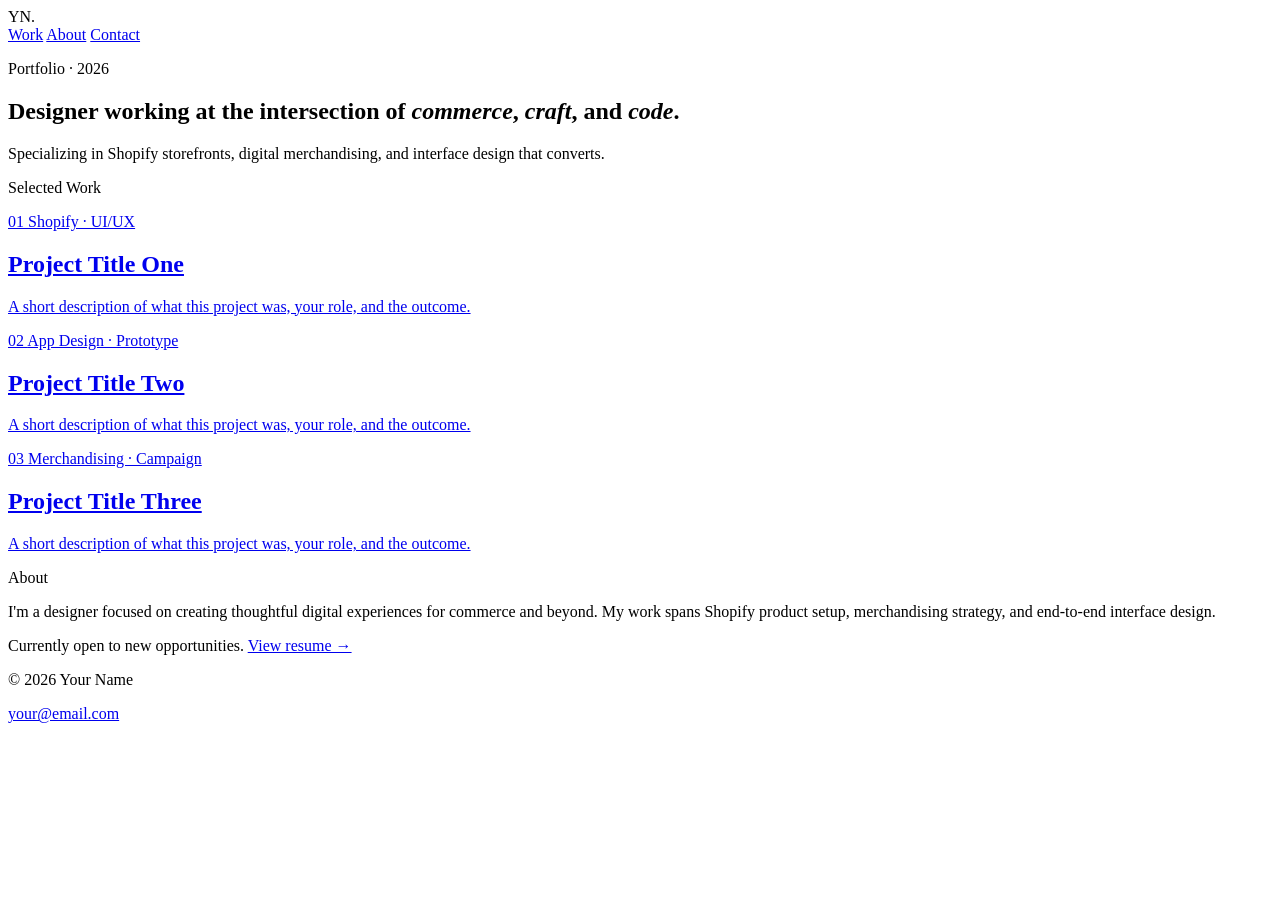
==== index.html @ 30babaf8 "Add files via upload" ====
<!DOCTYPE html>
<html lang="en">
<head>
  <meta charset="UTF-8">
  <meta name="viewport" content="width=device-width, initial-scale=1.0">
  <title>Your Name — Portfolio</title>
  <link rel="preconnect" href="https://fonts.googleapis.com">
  <link rel="preconnect" href="https://fonts.gstatic.com" crossorigin>
  <link href="https://fonts.googleapis.com/css2?family=Fraunces:opsz,wght@9..144,300;9..144,400;9..144,500;9..144,600&family=DM+Sans:wght@400;500&display=swap" rel="stylesheet">
  <link rel="stylesheet" href="style.css">
</head>
<body>

  <header class="site-header">
    <div class="logo">YN.</div>
    <nav>
      <a href="#work">Work</a>
      <a href="#about">About</a>
      <a href="mailto:your@email.com">Contact</a>
    </nav>
  </header>

  <section class="hero">
    <p class="eyebrow">Portfolio · 2026</p>
    <h1>
      Designer working at the intersection of <em>commerce</em>, <em>craft</em>, and <em>code</em>.
    </h1>
    <p class="hero-sub">
      Specializing in Shopify storefronts, digital merchandising, and interface design that converts.
    </p>
  </section>

  <section id="work" class="work">
    <p class="section-label">Selected Work</p>

    <a href="projects/project-one/" class="project">
      <div class="project-meta">
        <span class="project-num">01</span>
        <span class="project-tag">Shopify · UI/UX</span>
      </div>
      <h2>Project Title One</h2>
      <p>A short description of what this project was, your role, and the outcome.</p>
    </a>

    <a href="projects/project-two/" class="project">
      <div class="project-meta">
        <span class="project-num">02</span>
        <span class="project-tag">App Design · Prototype</span>
      </div>
      <h2>Project Title Two</h2>
      <p>A short description of what this project was, your role, and the outcome.</p>
    </a>

    <a href="projects/project-three/" class="project">
      <div class="project-meta">
        <span class="project-num">03</span>
        <span class="project-tag">Merchandising · Campaign</span>
      </div>
      <h2>Project Title Three</h2>
      <p>A short description of what this project was, your role, and the outcome.</p>
    </a>
  </section>

  <section id="about" class="about">
    <p class="section-label">About</p>
    <p class="about-text">
      I'm a designer focused on creating thoughtful digital experiences for commerce and beyond. My work spans Shopify product setup, merchandising strategy, and end-to-end interface design.
    </p>
    <p class="about-text">
      Currently open to new opportunities. <a href="assets/pdfs/resume.pdf" target="_blank">View resume →</a>
    </p>
  </section>

  <footer>
    <p>© 2026 Your Name</p>
    <p><a href="mailto:your@email.com">your@email.com</a></p>
  </footer>

</body>
</html>
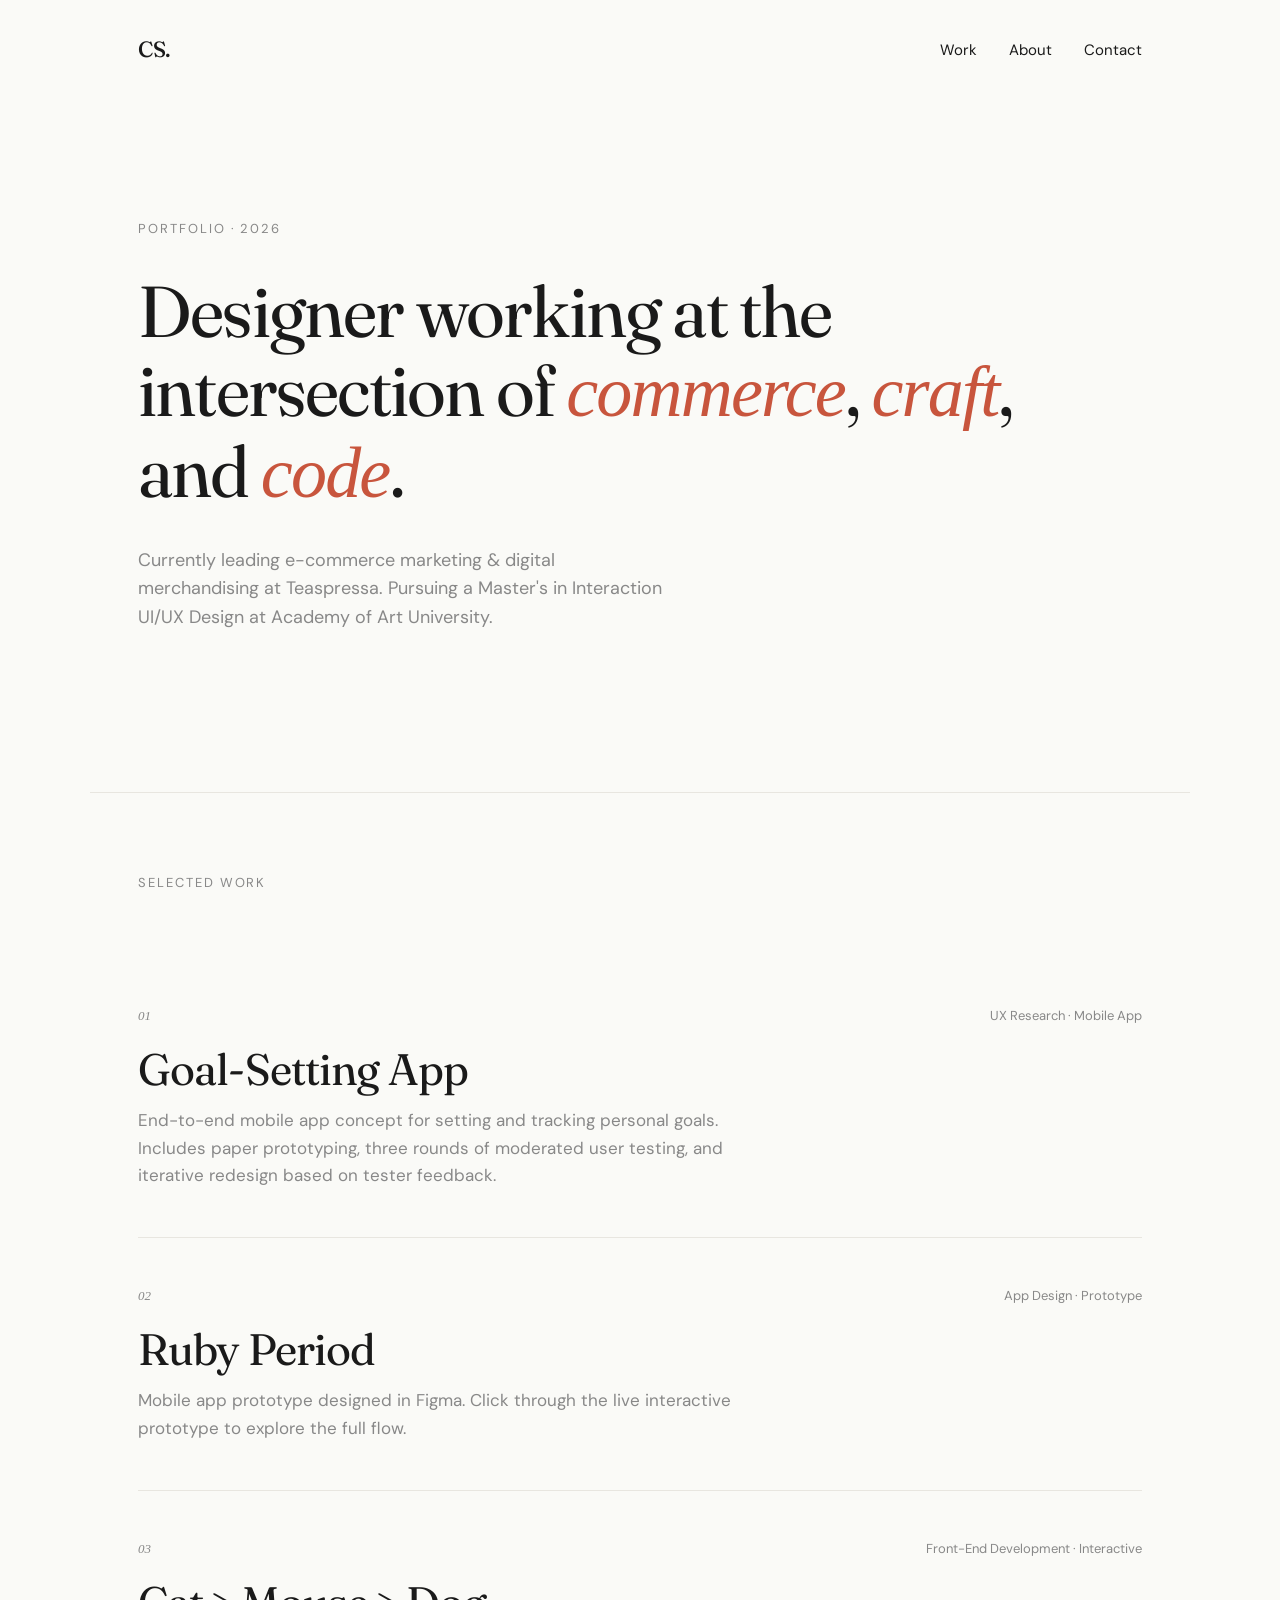
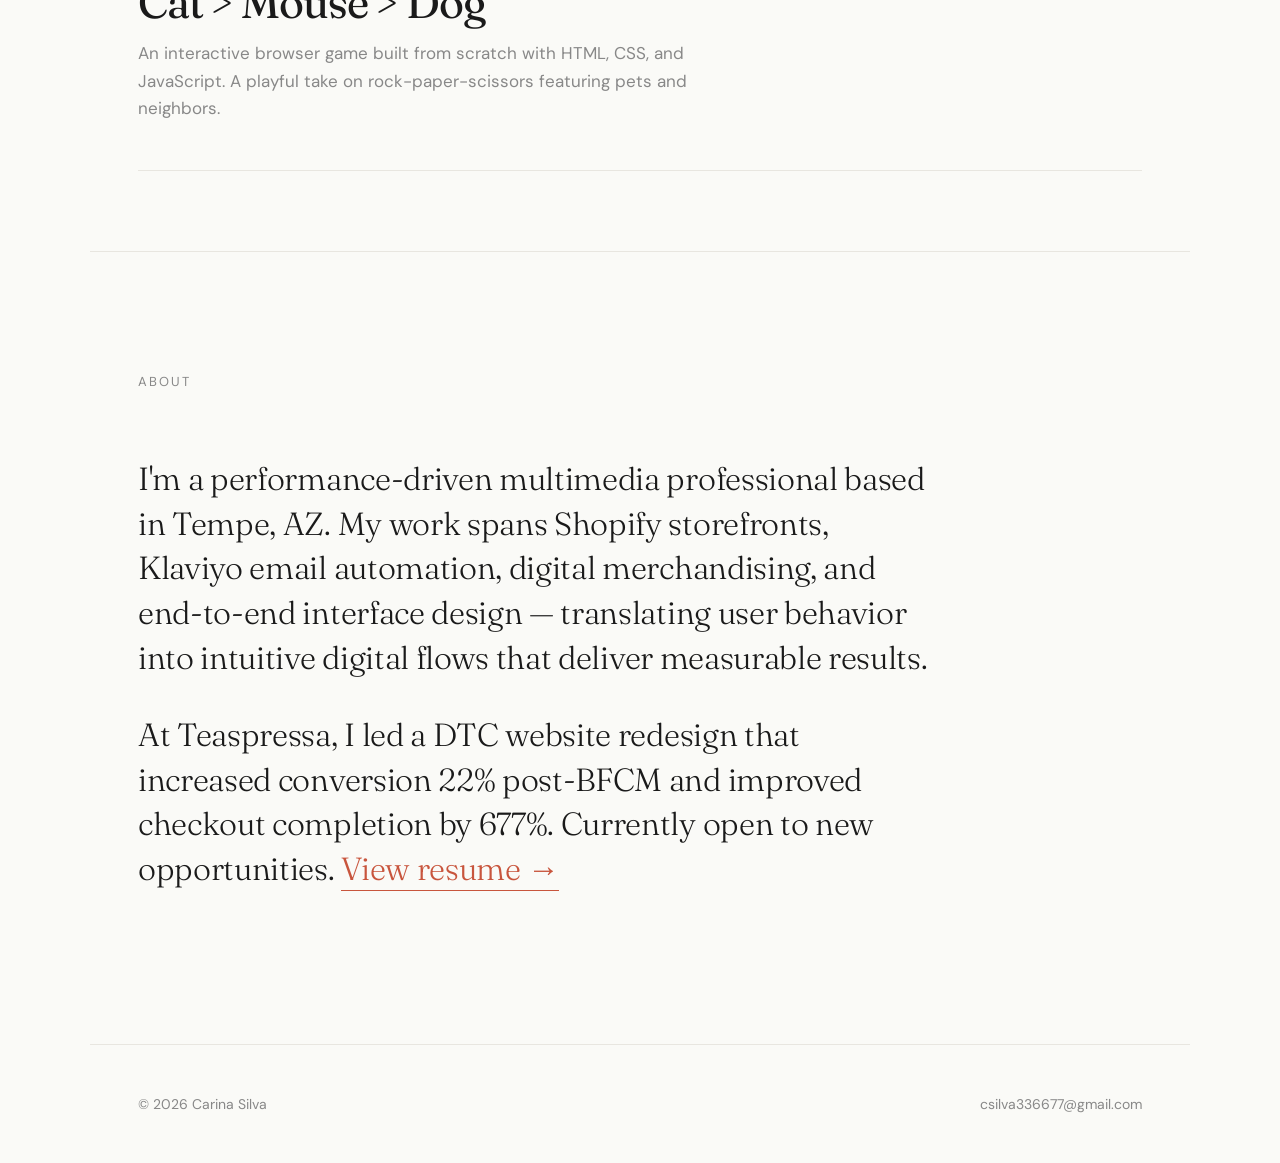
==== commit ec8fec99: "Add files via upload" ====
--- a/index.html
+++ b/index.html
@@ -3,7 +3,7 @@
 <head>
   <meta charset="UTF-8">
   <meta name="viewport" content="width=device-width, initial-scale=1.0">
-  <title>Your Name — Portfolio</title>
+  <title>Carina Silva — Designer & Digital Merchandiser</title>
   <link rel="preconnect" href="https://fonts.googleapis.com">
   <link rel="preconnect" href="https://fonts.gstatic.com" crossorigin>
   <link href="https://fonts.googleapis.com/css2?family=Fraunces:opsz,wght@9..144,300;9..144,400;9..144,500;9..144,600&family=DM+Sans:wght@400;500&display=swap" rel="stylesheet">
@@ -12,11 +12,11 @@
 <body>
 
   <header class="site-header">
-    <div class="logo">YN.</div>
+    <div class="logo">CS.</div>
     <nav>
       <a href="#work">Work</a>
       <a href="#about">About</a>
-      <a href="mailto:your@email.com">Contact</a>
+      <a href="mailto:csilva336677@gmail.com">Contact</a>
     </nav>
   </header>
 
@@ -26,54 +26,54 @@
       Designer working at the intersection of <em>commerce</em>, <em>craft</em>, and <em>code</em>.
     </h1>
     <p class="hero-sub">
-      Specializing in Shopify storefronts, digital merchandising, and interface design that converts.
+      Currently leading e-commerce marketing & digital merchandising at Teaspressa. Pursuing a Master's in Interaction UI/UX Design at Academy of Art University.
     </p>
   </section>
 
   <section id="work" class="work">
     <p class="section-label">Selected Work</p>
 
-    <a href="projects/project-one/" class="project">
+    <a href="projects/goal-setting-app/" class="project">
       <div class="project-meta">
         <span class="project-num">01</span>
-        <span class="project-tag">Shopify · UI/UX</span>
+        <span class="project-tag">UX Research · Mobile App</span>
       </div>
-      <h2>Project Title One</h2>
-      <p>A short description of what this project was, your role, and the outcome.</p>
+      <h2>Goal-Setting App</h2>
+      <p>End-to-end mobile app concept for setting and tracking personal goals. Includes paper prototyping, three rounds of moderated user testing, and iterative redesign based on tester feedback.</p>
     </a>
 
-    <a href="projects/project-two/" class="project">
+    <a href="projects/ruby-period/" class="project">
       <div class="project-meta">
         <span class="project-num">02</span>
         <span class="project-tag">App Design · Prototype</span>
       </div>
-      <h2>Project Title Two</h2>
-      <p>A short description of what this project was, your role, and the outcome.</p>
+      <h2>Ruby Period</h2>
+      <p>Mobile app prototype designed in Figma. Click through the live interactive prototype to explore the full flow.</p>
     </a>
 
-    <a href="projects/project-three/" class="project">
+    <a href="projects/cat-mouse-dog/" class="project">
       <div class="project-meta">
         <span class="project-num">03</span>
-        <span class="project-tag">Merchandising · Campaign</span>
+        <span class="project-tag">Front-End Development · Interactive</span>
       </div>
-      <h2>Project Title Three</h2>
-      <p>A short description of what this project was, your role, and the outcome.</p>
+      <h2>Cat &gt; Mouse &gt; Dog</h2>
+      <p>An interactive browser game built from scratch with HTML, CSS, and JavaScript. A playful take on rock-paper-scissors featuring pets and neighbors.</p>
     </a>
   </section>
 
   <section id="about" class="about">
     <p class="section-label">About</p>
     <p class="about-text">
-      I'm a designer focused on creating thoughtful digital experiences for commerce and beyond. My work spans Shopify product setup, merchandising strategy, and end-to-end interface design.
+      I'm a performance-driven multimedia professional based in Tempe, AZ. My work spans Shopify storefronts, Klaviyo email automation, digital merchandising, and end-to-end interface design — translating user behavior into intuitive digital flows that deliver measurable results.
     </p>
     <p class="about-text">
-      Currently open to new opportunities. <a href="assets/pdfs/resume.pdf" target="_blank">View resume →</a>
+      At Teaspressa, I led a DTC website redesign that increased conversion 22% post-BFCM and improved checkout completion by 677%. Currently open to new opportunities. <a href="assets/pdfs/Carina_Silva_Resume.pdf" target="_blank">View resume →</a>
     </p>
   </section>
 
   <footer>
-    <p>© 2026 Your Name</p>
-    <p><a href="mailto:your@email.com">your@email.com</a></p>
+    <p>© 2026 Carina Silva</p>
+    <p><a href="mailto:csilva336677@gmail.com">csilva336677@gmail.com</a></p>
   </footer>
 
 </body>
--- a/style.css
+++ b/style.css
@@ -0,0 +1,299 @@
+/* ---- Reset & Base ---- */
+* {
+  margin: 0;
+  padding: 0;
+  box-sizing: border-box;
+}
+
+:root {
+  --bg: #fafaf7;
+  --ink: #1a1a1a;
+  --muted: #888;
+  --accent: #c8553d;
+  --line: #e8e6e0;
+  --max-width: 1100px;
+}
+
+html {
+  scroll-behavior: smooth;
+}
+
+body {
+  font-family: 'DM Sans', -apple-system, sans-serif;
+  background: var(--bg);
+  color: var(--ink);
+  line-height: 1.6;
+  font-size: 17px;
+  -webkit-font-smoothing: antialiased;
+}
+
+a {
+  color: inherit;
+  text-decoration: none;
+  transition: opacity 0.2s ease;
+}
+
+a:hover {
+  opacity: 0.6;
+}
+
+/* ---- Header ---- */
+.site-header {
+  display: flex;
+  justify-content: space-between;
+  align-items: center;
+  padding: 32px 48px;
+  max-width: var(--max-width);
+  margin: 0 auto;
+}
+
+.logo {
+  font-family: 'Fraunces', serif;
+  font-weight: 500;
+  font-size: 22px;
+  letter-spacing: -0.02em;
+}
+
+.site-header nav {
+  display: flex;
+  gap: 32px;
+  font-size: 15px;
+}
+
+/* ---- Hero ---- */
+.hero {
+  max-width: var(--max-width);
+  margin: 0 auto;
+  padding: 120px 48px 160px;
+}
+
+.eyebrow {
+  font-size: 13px;
+  letter-spacing: 0.15em;
+  text-transform: uppercase;
+  color: var(--muted);
+  margin-bottom: 32px;
+}
+
+.hero h1 {
+  font-family: 'Fraunces', serif;
+  font-weight: 400;
+  font-size: clamp(36px, 6vw, 72px);
+  line-height: 1.1;
+  letter-spacing: -0.025em;
+  max-width: 900px;
+  margin-bottom: 32px;
+}
+
+.hero h1 em {
+  font-style: italic;
+  font-weight: 300;
+  color: var(--accent);
+}
+
+.hero-sub {
+  font-size: 18px;
+  color: var(--muted);
+  max-width: 540px;
+}
+
+/* ---- Section Labels ---- */
+.section-label {
+  font-size: 13px;
+  letter-spacing: 0.15em;
+  text-transform: uppercase;
+  color: var(--muted);
+  margin-bottom: 64px;
+}
+
+/* ---- Work ---- */
+.work {
+  max-width: var(--max-width);
+  margin: 0 auto;
+  padding: 80px 48px;
+  border-top: 1px solid var(--line);
+}
+
+.project {
+  display: block;
+  padding: 48px 0;
+  border-bottom: 1px solid var(--line);
+  transition: padding-left 0.3s ease;
+}
+
+.project:hover {
+  opacity: 1;
+  padding-left: 16px;
+}
+
+.project-meta {
+  display: flex;
+  justify-content: space-between;
+  align-items: center;
+  margin-bottom: 16px;
+  font-size: 13px;
+  color: var(--muted);
+}
+
+.project-num {
+  font-family: 'Fraunces', serif;
+  font-style: italic;
+}
+
+.project h2 {
+  font-family: 'Fraunces', serif;
+  font-weight: 400;
+  font-size: clamp(28px, 4vw, 44px);
+  letter-spacing: -0.02em;
+  margin-bottom: 12px;
+  line-height: 1.2;
+}
+
+.project p {
+  color: var(--muted);
+  max-width: 600px;
+}
+
+/* ---- About ---- */
+.about {
+  max-width: var(--max-width);
+  margin: 0 auto;
+  padding: 120px 48px;
+  border-top: 1px solid var(--line);
+}
+
+.about-text {
+  font-family: 'Fraunces', serif;
+  font-weight: 300;
+  font-size: clamp(22px, 3vw, 32px);
+  line-height: 1.4;
+  letter-spacing: -0.01em;
+  max-width: 800px;
+  margin-bottom: 32px;
+}
+
+.about-text a {
+  color: var(--accent);
+  border-bottom: 1px solid var(--accent);
+  padding-bottom: 2px;
+}
+
+/* ---- Footer ---- */
+footer {
+  max-width: var(--max-width);
+  margin: 0 auto;
+  padding: 48px;
+  border-top: 1px solid var(--line);
+  display: flex;
+  justify-content: space-between;
+  font-size: 14px;
+  color: var(--muted);
+}
+
+/* ---- Mobile ---- */
+@media (max-width: 640px) {
+  .site-header {
+    padding: 24px;
+  }
+  .site-header nav {
+    gap: 20px;
+    font-size: 14px;
+  }
+  .hero, .work, .about {
+    padding-left: 24px;
+    padding-right: 24px;
+  }
+  .hero {
+    padding-top: 80px;
+    padding-bottom: 100px;
+  }
+  footer {
+    padding: 32px 24px;
+    flex-direction: column;
+    gap: 8px;
+  }
+}
+
+/* ---- Project Page Styles ---- */
+.project-page {
+  max-width: 900px;
+  margin: 0 auto;
+  padding: 48px;
+}
+
+.back-link {
+  font-size: 14px;
+  color: var(--muted);
+  margin-bottom: 80px;
+  display: inline-block;
+}
+
+.project-page h1 {
+  font-family: 'Fraunces', serif;
+  font-weight: 400;
+  font-size: clamp(32px, 5vw, 56px);
+  letter-spacing: -0.02em;
+  margin-bottom: 16px;
+  line-height: 1.1;
+}
+
+.project-page .meta {
+  color: var(--muted);
+  margin-bottom: 64px;
+  font-size: 15px;
+}
+
+.project-page h2 {
+  font-family: 'Fraunces', serif;
+  font-weight: 400;
+  font-size: 28px;
+  margin: 64px 0 16px;
+  letter-spacing: -0.01em;
+}
+
+.project-page p {
+  margin-bottom: 16px;
+  max-width: 720px;
+}
+
+.project-page iframe {
+  width: 100%;
+  border: 1px solid var(--line);
+  border-radius: 4px;
+  margin: 24px 0 16px;
+}
+
+.button-row {
+  display: flex;
+  flex-wrap: wrap;
+  gap: 12px;
+  margin: 24px 0;
+}
+
+.pdf-button, .demo-button {
+  display: inline-block;
+  padding: 14px 28px;
+  background: var(--ink);
+  color: var(--bg);
+  border-radius: 999px;
+  font-size: 15px;
+  transition: transform 0.2s ease;
+}
+
+.pdf-button:hover, .demo-button:hover {
+  opacity: 1;
+  transform: translateY(-2px);
+}
+
+.demo-button.accent {
+  background: var(--accent);
+}
+
+@media (max-width: 640px) {
+  .project-page {
+    padding: 24px;
+  }
+  .back-link {
+    margin-bottom: 48px;
+  }
+}
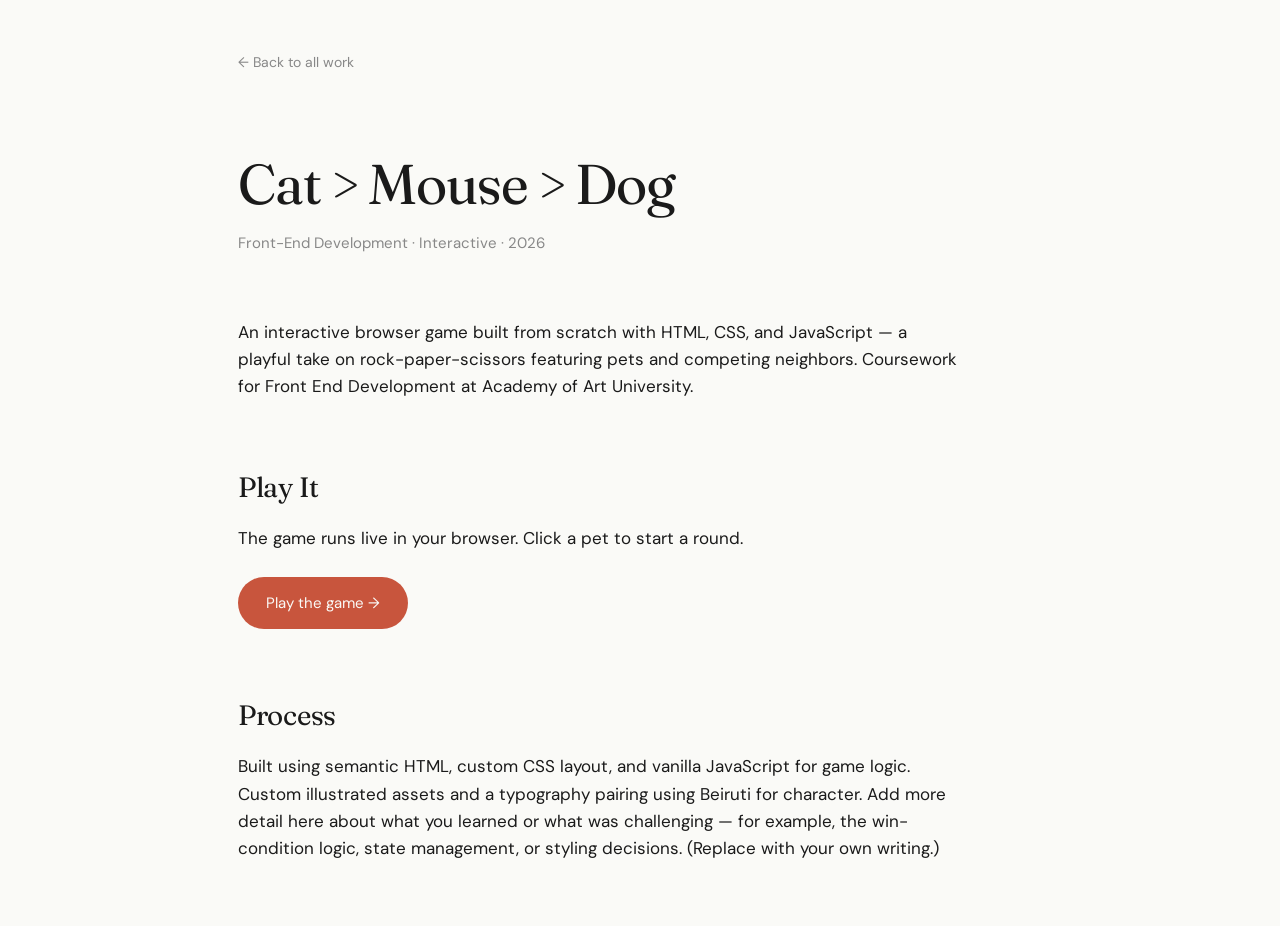
==== commit ee9eb64e: "Add files via upload" ====
--- a/index.html
+++ b/index.html
@@ -3,78 +3,33 @@
 <head>
   <meta charset="UTF-8">
   <meta name="viewport" content="width=device-width, initial-scale=1.0">
-  <title>Carina Silva — Designer & Digital Merchandiser</title>
+  <title>Cat &gt; Mouse &gt; Dog — Carina Silva</title>
   <link rel="preconnect" href="https://fonts.googleapis.com">
   <link rel="preconnect" href="https://fonts.gstatic.com" crossorigin>
-  <link href="https://fonts.googleapis.com/css2?family=Fraunces:opsz,wght@9..144,300;9..144,400;9..144,500;9..144,600&family=DM+Sans:wght@400;500&display=swap" rel="stylesheet">
-  <link rel="stylesheet" href="style.css">
+  <link href="https://fonts.googleapis.com/css2?family=Fraunces:opsz,wght@9..144,300;9..144,400;9..144,500&family=DM+Sans:wght@400;500&display=swap" rel="stylesheet">
+  <link rel="stylesheet" href="../../style.css">
 </head>
 <body>
 
-  <header class="site-header">
-    <div class="logo">CS.</div>
-    <nav>
-      <a href="#work">Work</a>
-      <a href="#about">About</a>
-      <a href="mailto:csilva336677@gmail.com">Contact</a>
-    </nav>
-  </header>
+  <div class="project-page">
+    <a href="../../" class="back-link">← Back to all work</a>
 
-  <section class="hero">
-    <p class="eyebrow">Portfolio · 2026</p>
-    <h1>
-      Designer working at the intersection of <em>commerce</em>, <em>craft</em>, and <em>code</em>.
-    </h1>
-    <p class="hero-sub">
-      Currently leading e-commerce marketing & digital merchandising at Teaspressa. Pursuing a Master's in Interaction UI/UX Design at Academy of Art University.
-    </p>
-  </section>
+    <h1>Cat &gt; Mouse &gt; Dog</h1>
+    <p class="meta">Front-End Development · Interactive · 2026</p>
 
-  <section id="work" class="work">
-    <p class="section-label">Selected Work</p>
+    <p>An interactive browser game built from scratch with HTML, CSS, and JavaScript — a playful take on rock-paper-scissors featuring pets and competing neighbors. Coursework for Front End Development at Academy of Art University.</p>
 
-    <a href="projects/goal-setting-app/" class="project">
-      <div class="project-meta">
-        <span class="project-num">01</span>
-        <span class="project-tag">UX Research · Mobile App</span>
-      </div>
-      <h2>Goal-Setting App</h2>
-      <p>End-to-end mobile app concept for setting and tracking personal goals. Includes paper prototyping, three rounds of moderated user testing, and iterative redesign based on tester feedback.</p>
-    </a>
+    <h2>Play It</h2>
+    <p>The game runs live in your browser. Click a pet to start a round.</p>
 
-    <a href="projects/ruby-period/" class="project">
-      <div class="project-meta">
-        <span class="project-num">02</span>
-        <span class="project-tag">App Design · Prototype</span>
-      </div>
-      <h2>Ruby Period</h2>
-      <p>Mobile app prototype designed in Figma. Click through the live interactive prototype to explore the full flow.</p>
-    </a>
+    <div class="button-row">
+      <a href="play.html" class="demo-button accent">Play the game →</a>
+    </div>
 
-    <a href="projects/cat-mouse-dog/" class="project">
-      <div class="project-meta">
-        <span class="project-num">03</span>
-        <span class="project-tag">Front-End Development · Interactive</span>
-      </div>
-      <h2>Cat &gt; Mouse &gt; Dog</h2>
-      <p>An interactive browser game built from scratch with HTML, CSS, and JavaScript. A playful take on rock-paper-scissors featuring pets and neighbors.</p>
-    </a>
-  </section>
+    <h2>Process</h2>
+    <p>Built using semantic HTML, custom CSS layout, and vanilla JavaScript for game logic. Custom illustrated assets and a typography pairing using Beiruti for character. Add more detail here about what you learned or what was challenging — for example, the win-condition logic, state management, or styling decisions. (Replace with your own writing.)</p>
 
-  <section id="about" class="about">
-    <p class="section-label">About</p>
-    <p class="about-text">
-      I'm a performance-driven multimedia professional based in Tempe, AZ. My work spans Shopify storefronts, Klaviyo email automation, digital merchandising, and end-to-end interface design — translating user behavior into intuitive digital flows that deliver measurable results.
-    </p>
-    <p class="about-text">
-      At Teaspressa, I led a DTC website redesign that increased conversion 22% post-BFCM and improved checkout completion by 677%. Currently open to new opportunities. <a href="assets/pdfs/Carina_Silva_Resume.pdf" target="_blank">View resume →</a>
-    </p>
-  </section>
-
-  <footer>
-    <p>© 2026 Carina Silva</p>
-    <p><a href="mailto:csilva336677@gmail.com">csilva336677@gmail.com</a></p>
-  </footer>
+  </div>
 
 </body>
 </html>
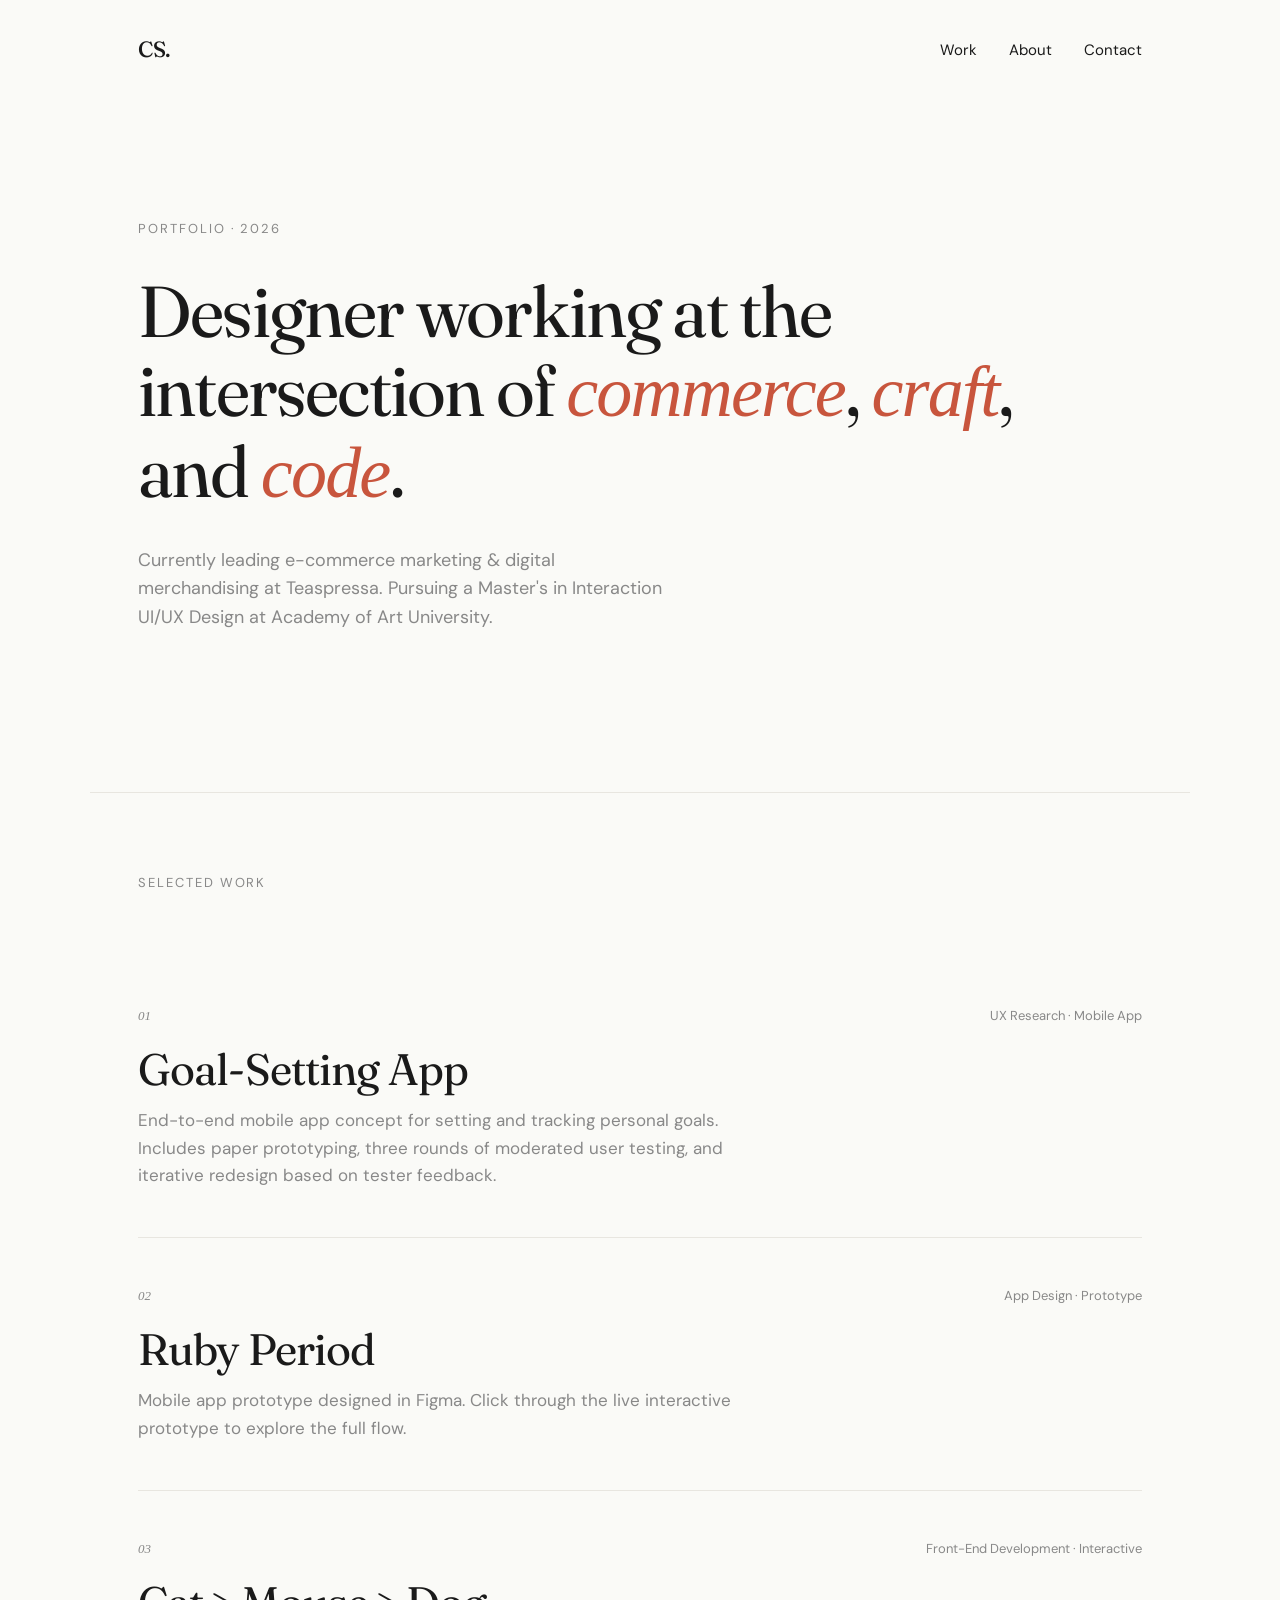
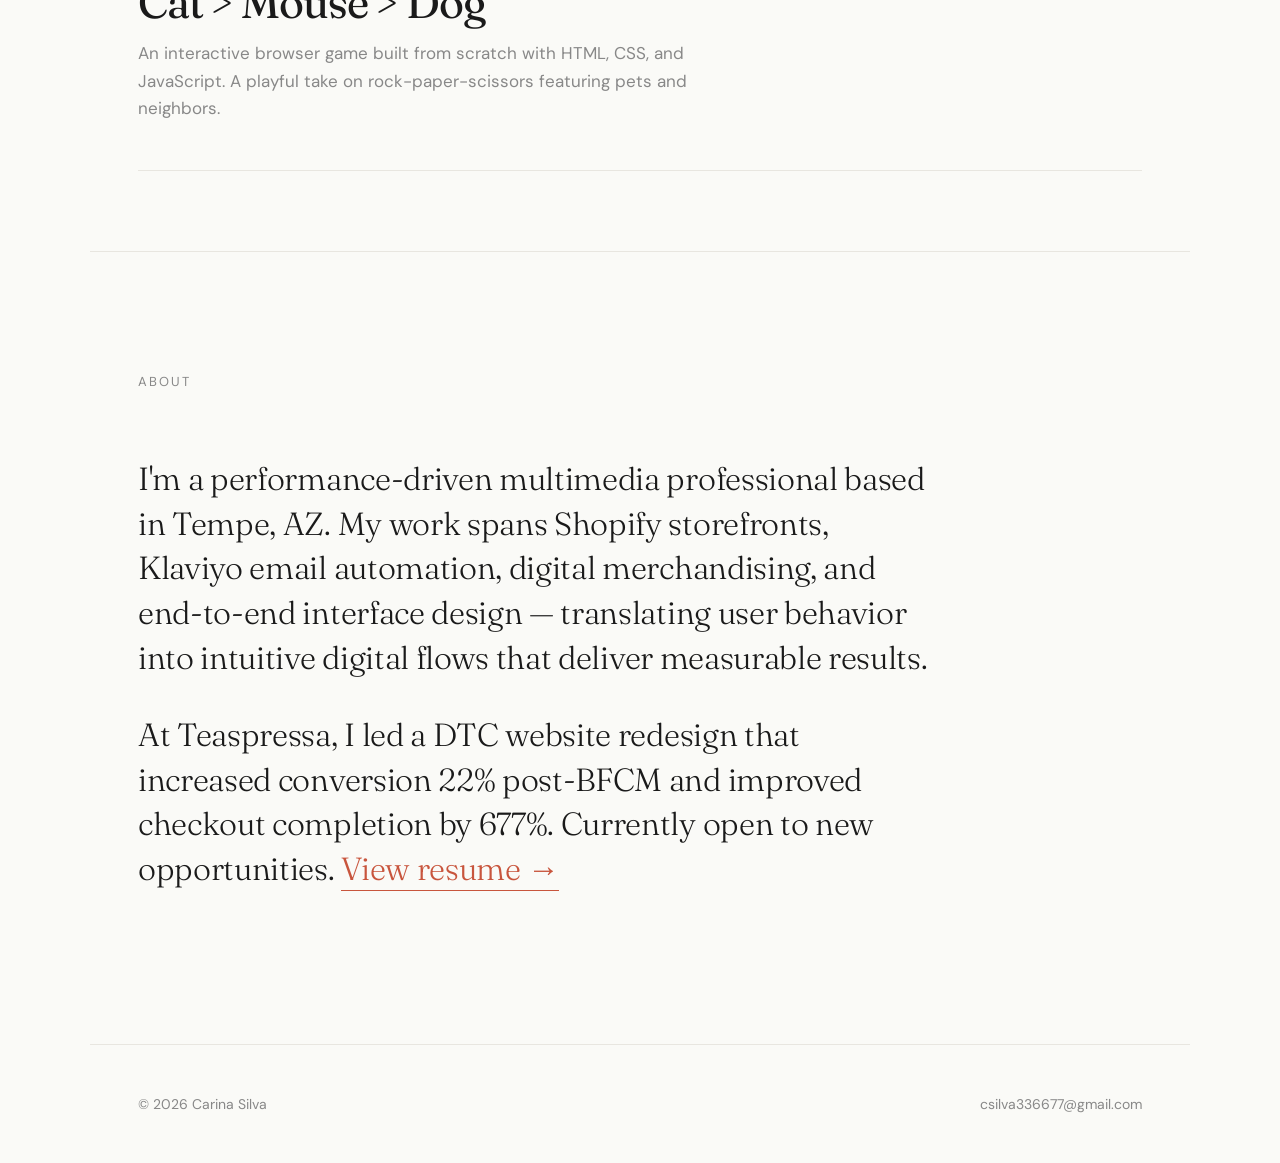
==== commit 4cc8b252: "Add files via upload" ====
--- a/index.html
+++ b/index.html
@@ -3,33 +3,78 @@
 <head>
   <meta charset="UTF-8">
   <meta name="viewport" content="width=device-width, initial-scale=1.0">
-  <title>Cat &gt; Mouse &gt; Dog — Carina Silva</title>
+  <title>Carina Silva — Designer & Digital Merchandiser</title>
   <link rel="preconnect" href="https://fonts.googleapis.com">
   <link rel="preconnect" href="https://fonts.gstatic.com" crossorigin>
-  <link href="https://fonts.googleapis.com/css2?family=Fraunces:opsz,wght@9..144,300;9..144,400;9..144,500&family=DM+Sans:wght@400;500&display=swap" rel="stylesheet">
-  <link rel="stylesheet" href="../../style.css">
+  <link href="https://fonts.googleapis.com/css2?family=Fraunces:opsz,wght@9..144,300;9..144,400;9..144,500;9..144,600&family=DM+Sans:wght@400;500&display=swap" rel="stylesheet">
+  <link rel="stylesheet" href="style.css">
 </head>
 <body>
 
-  <div class="project-page">
-    <a href="../../" class="back-link">← Back to all work</a>
+  <header class="site-header">
+    <div class="logo">CS.</div>
+    <nav>
+      <a href="#work">Work</a>
+      <a href="#about">About</a>
+      <a href="mailto:csilva336677@gmail.com">Contact</a>
+    </nav>
+  </header>
 
-    <h1>Cat &gt; Mouse &gt; Dog</h1>
-    <p class="meta">Front-End Development · Interactive · 2026</p>
+  <section class="hero">
+    <p class="eyebrow">Portfolio · 2026</p>
+    <h1>
+      Designer working at the intersection of <em>commerce</em>, <em>craft</em>, and <em>code</em>.
+    </h1>
+    <p class="hero-sub">
+      Currently leading e-commerce marketing & digital merchandising at Teaspressa. Pursuing a Master's in Interaction UI/UX Design at Academy of Art University.
+    </p>
+  </section>
 
-    <p>An interactive browser game built from scratch with HTML, CSS, and JavaScript — a playful take on rock-paper-scissors featuring pets and competing neighbors. Coursework for Front End Development at Academy of Art University.</p>
+  <section id="work" class="work">
+    <p class="section-label">Selected Work</p>
 
-    <h2>Play It</h2>
-    <p>The game runs live in your browser. Click a pet to start a round.</p>
+    <a href="projects/goal-setting-app/" class="project">
+      <div class="project-meta">
+        <span class="project-num">01</span>
+        <span class="project-tag">UX Research · Mobile App</span>
+      </div>
+      <h2>Goal-Setting App</h2>
+      <p>End-to-end mobile app concept for setting and tracking personal goals. Includes paper prototyping, three rounds of moderated user testing, and iterative redesign based on tester feedback.</p>
+    </a>
 
-    <div class="button-row">
-      <a href="play.html" class="demo-button accent">Play the game →</a>
-    </div>
+    <a href="projects/ruby-period/" class="project">
+      <div class="project-meta">
+        <span class="project-num">02</span>
+        <span class="project-tag">App Design · Prototype</span>
+      </div>
+      <h2>Ruby Period</h2>
+      <p>Mobile app prototype designed in Figma. Click through the live interactive prototype to explore the full flow.</p>
+    </a>
 
-    <h2>Process</h2>
-    <p>Built using semantic HTML, custom CSS layout, and vanilla JavaScript for game logic. Custom illustrated assets and a typography pairing using Beiruti for character. Add more detail here about what you learned or what was challenging — for example, the win-condition logic, state management, or styling decisions. (Replace with your own writing.)</p>
+    <a href="projects/cat-mouse-dog/" class="project">
+      <div class="project-meta">
+        <span class="project-num">03</span>
+        <span class="project-tag">Front-End Development · Interactive</span>
+      </div>
+      <h2>Cat &gt; Mouse &gt; Dog</h2>
+      <p>An interactive browser game built from scratch with HTML, CSS, and JavaScript. A playful take on rock-paper-scissors featuring pets and neighbors.</p>
+    </a>
+  </section>
 
-  </div>
+  <section id="about" class="about">
+    <p class="section-label">About</p>
+    <p class="about-text">
+      I'm a performance-driven multimedia professional based in Tempe, AZ. My work spans Shopify storefronts, Klaviyo email automation, digital merchandising, and end-to-end interface design — translating user behavior into intuitive digital flows that deliver measurable results.
+    </p>
+    <p class="about-text">
+      At Teaspressa, I led a DTC website redesign that increased conversion 22% post-BFCM and improved checkout completion by 677%. Currently open to new opportunities. <a href="assets/pdfs/Carina_Silva_Resume.pdf" target="_blank">View resume →</a>
+    </p>
+  </section>
+
+  <footer>
+    <p>© 2026 Carina Silva</p>
+    <p><a href="mailto:csilva336677@gmail.com">csilva336677@gmail.com</a></p>
+  </footer>
 
 </body>
 </html>
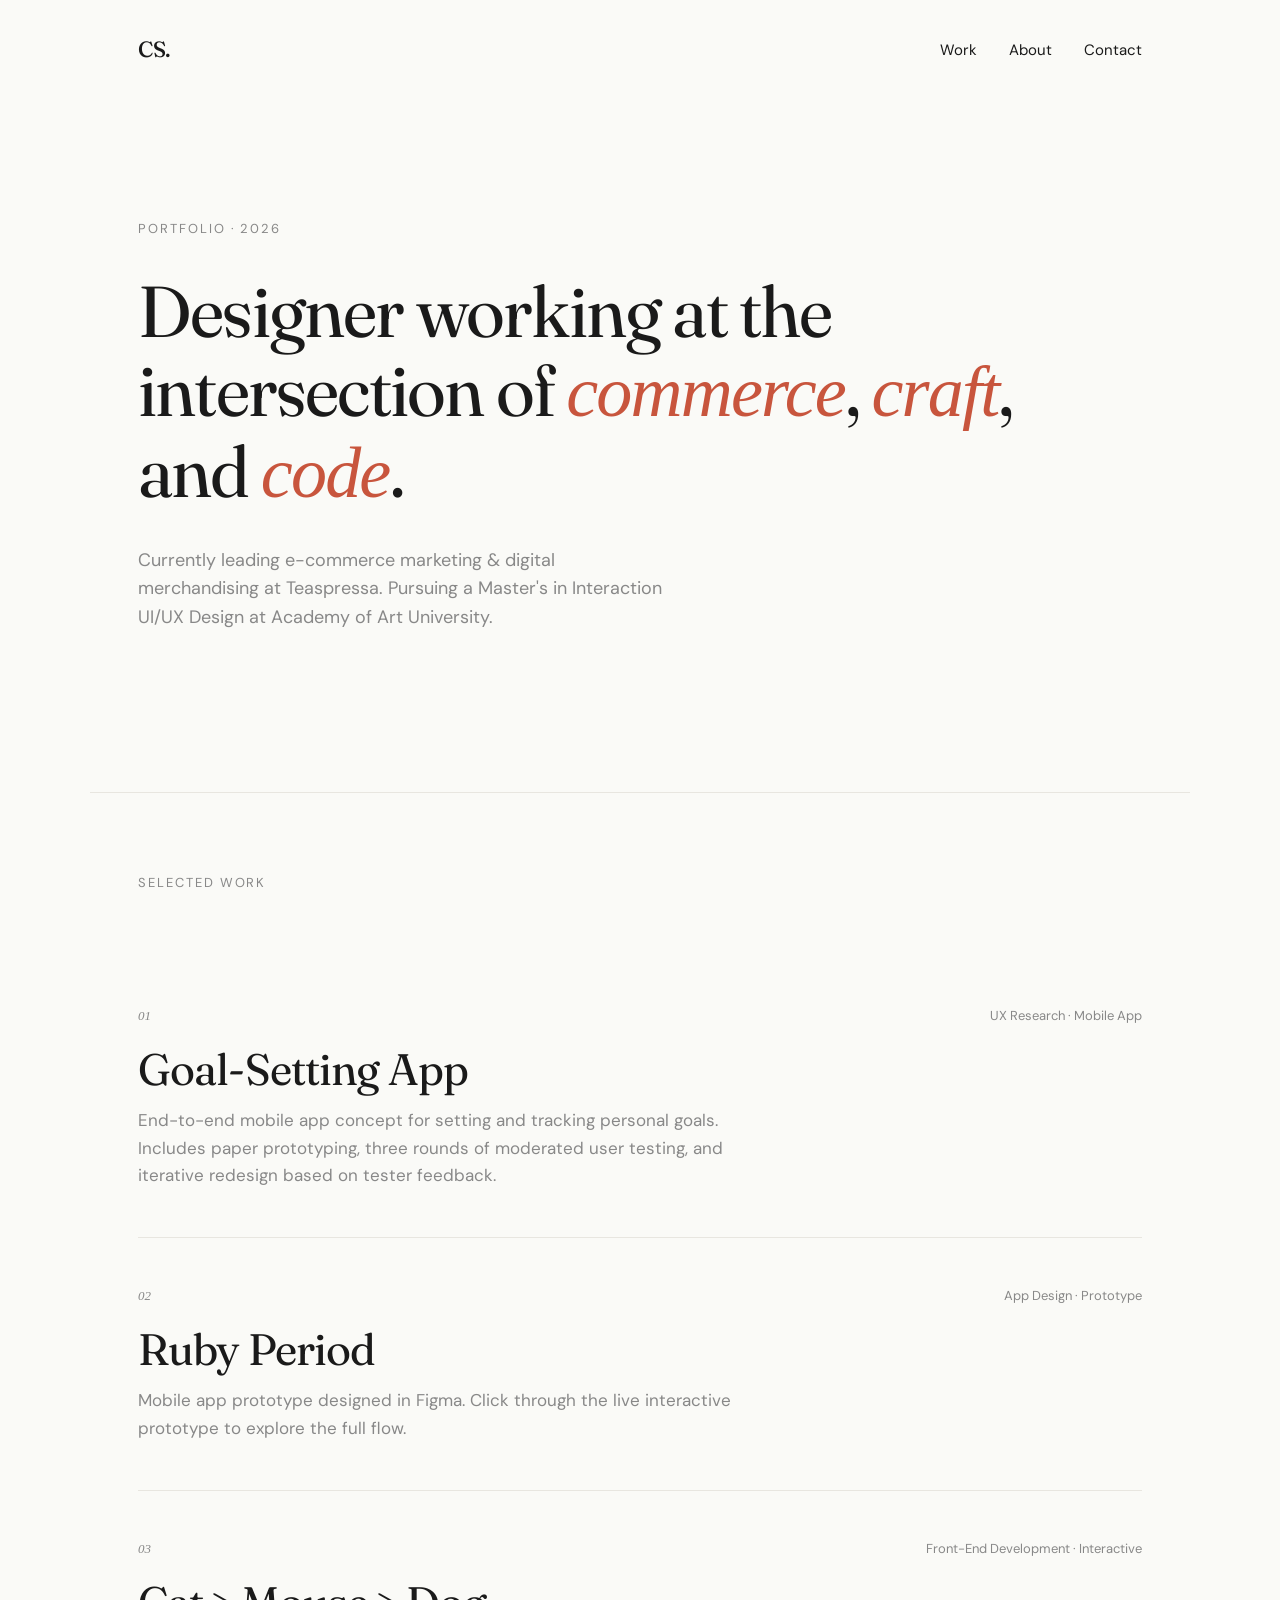
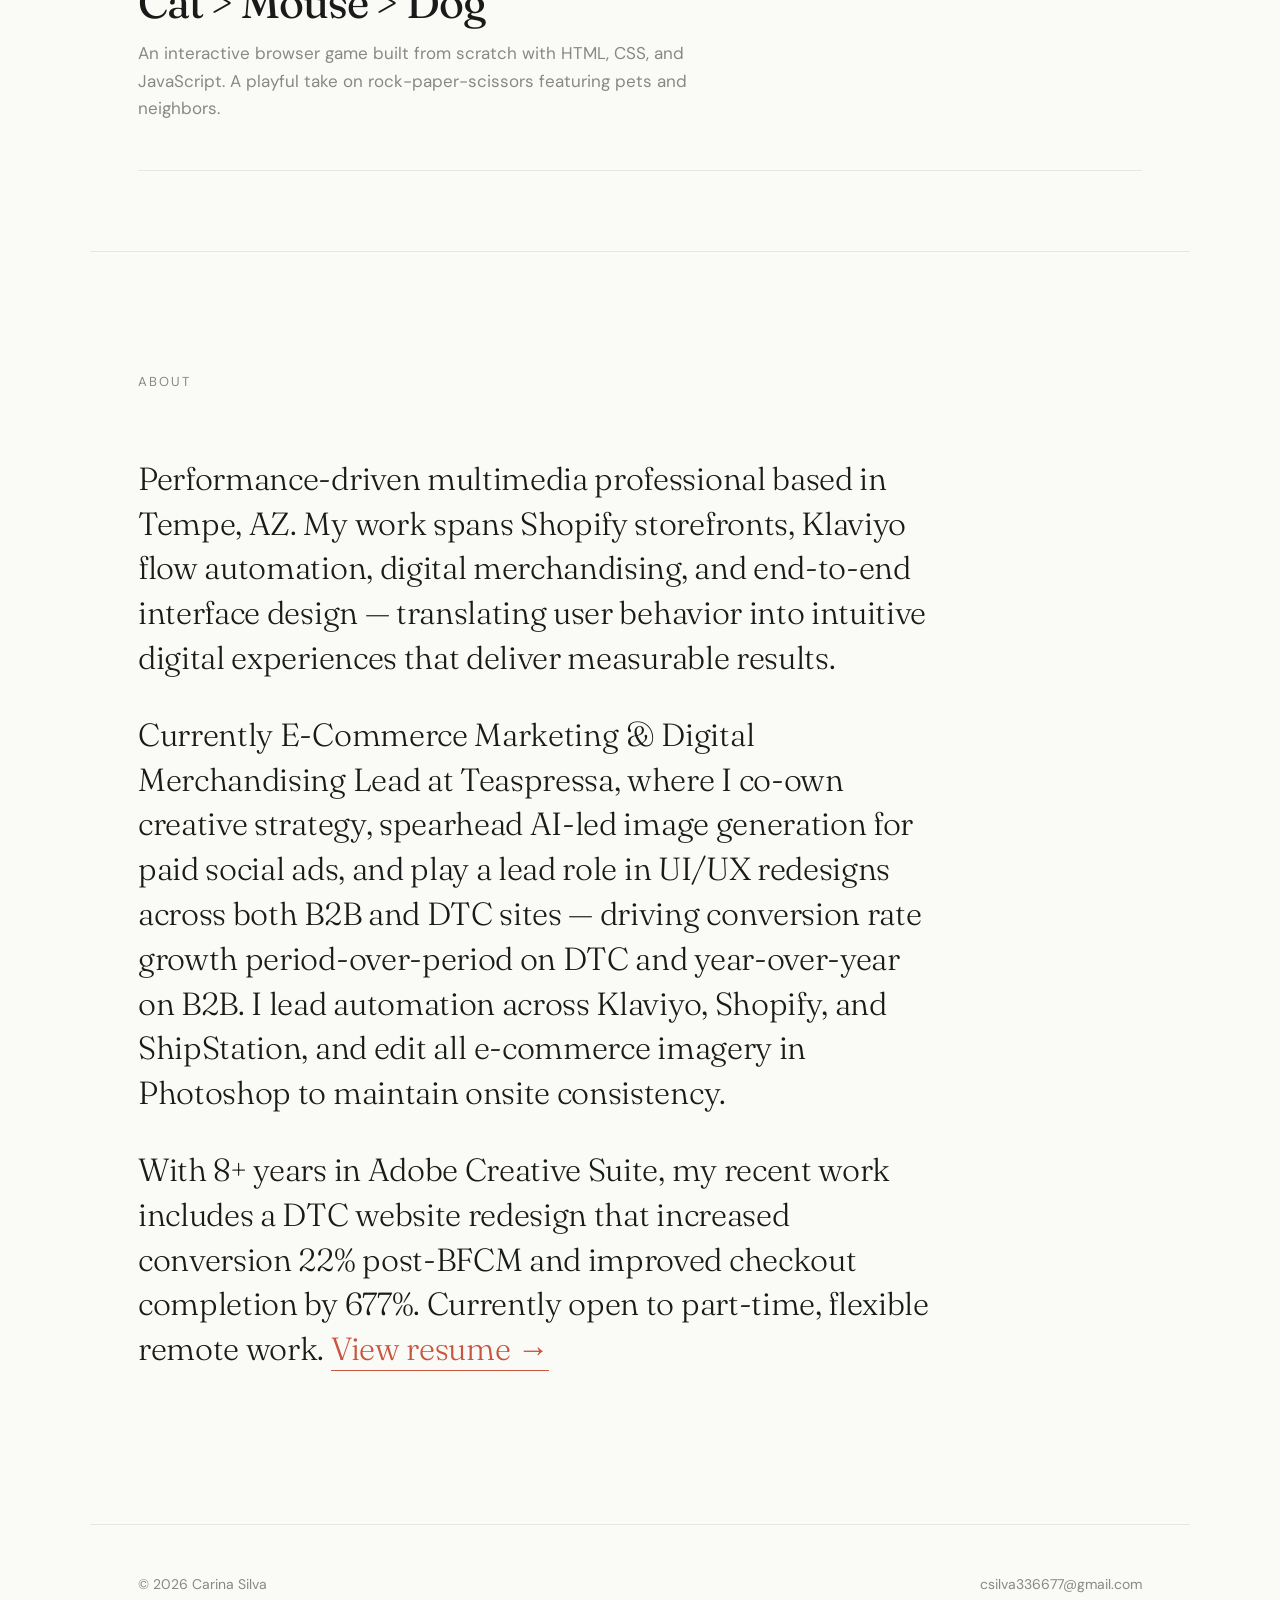
==== commit aa1a0e6e: "Update index.html" ====
--- a/index.html
+++ b/index.html
@@ -64,11 +64,18 @@
   <section id="about" class="about">
     <p class="section-label">About</p>
     <p class="about-text">
-      I'm a performance-driven multimedia professional based in Tempe, AZ. My work spans Shopify storefronts, Klaviyo email automation, digital merchandising, and end-to-end interface design — translating user behavior into intuitive digital flows that deliver measurable results.
+      Performance-driven multimedia professional based in Tempe, AZ. My work spans Shopify storefronts, Klaviyo flow automation, digital merchandising, and end-to-end interface design — translating user behavior into intuitive digital experiences that deliver measurable results.
     </p>
+
     <p class="about-text">
-      At Teaspressa, I led a DTC website redesign that increased conversion 22% post-BFCM and improved checkout completion by 677%. Currently open to new opportunities. <a href="assets/pdfs/Carina_Silva_Resume.pdf" target="_blank">View resume →</a>
+      Currently E-Commerce Marketing & Digital Merchandising Lead at Teaspressa, where I co-own creative strategy, spearhead AI-led image generation for paid social ads, and play a lead role in UI/UX redesigns across both B2B and DTC sites — driving conversion rate growth period-over-period on DTC and year-over-year on B2B. I lead automation across Klaviyo, Shopify, and ShipStation, and edit all e-commerce imagery in Photoshop to maintain onsite consistency.
     </p>
+
+    <p class="about-text">
+      With 8+ years in Adobe Creative Suite, my recent work includes a DTC website redesign that increased conversion 22% post-BFCM and improved checkout completion by 677%. Currently open to part-time, flexible remote work. <a href="assets/pdfs/Carina_Silva_Resume.pdf" target="_blank">View resume →</a>
+    </p>
+
+    
   </section>
 
   <footer>
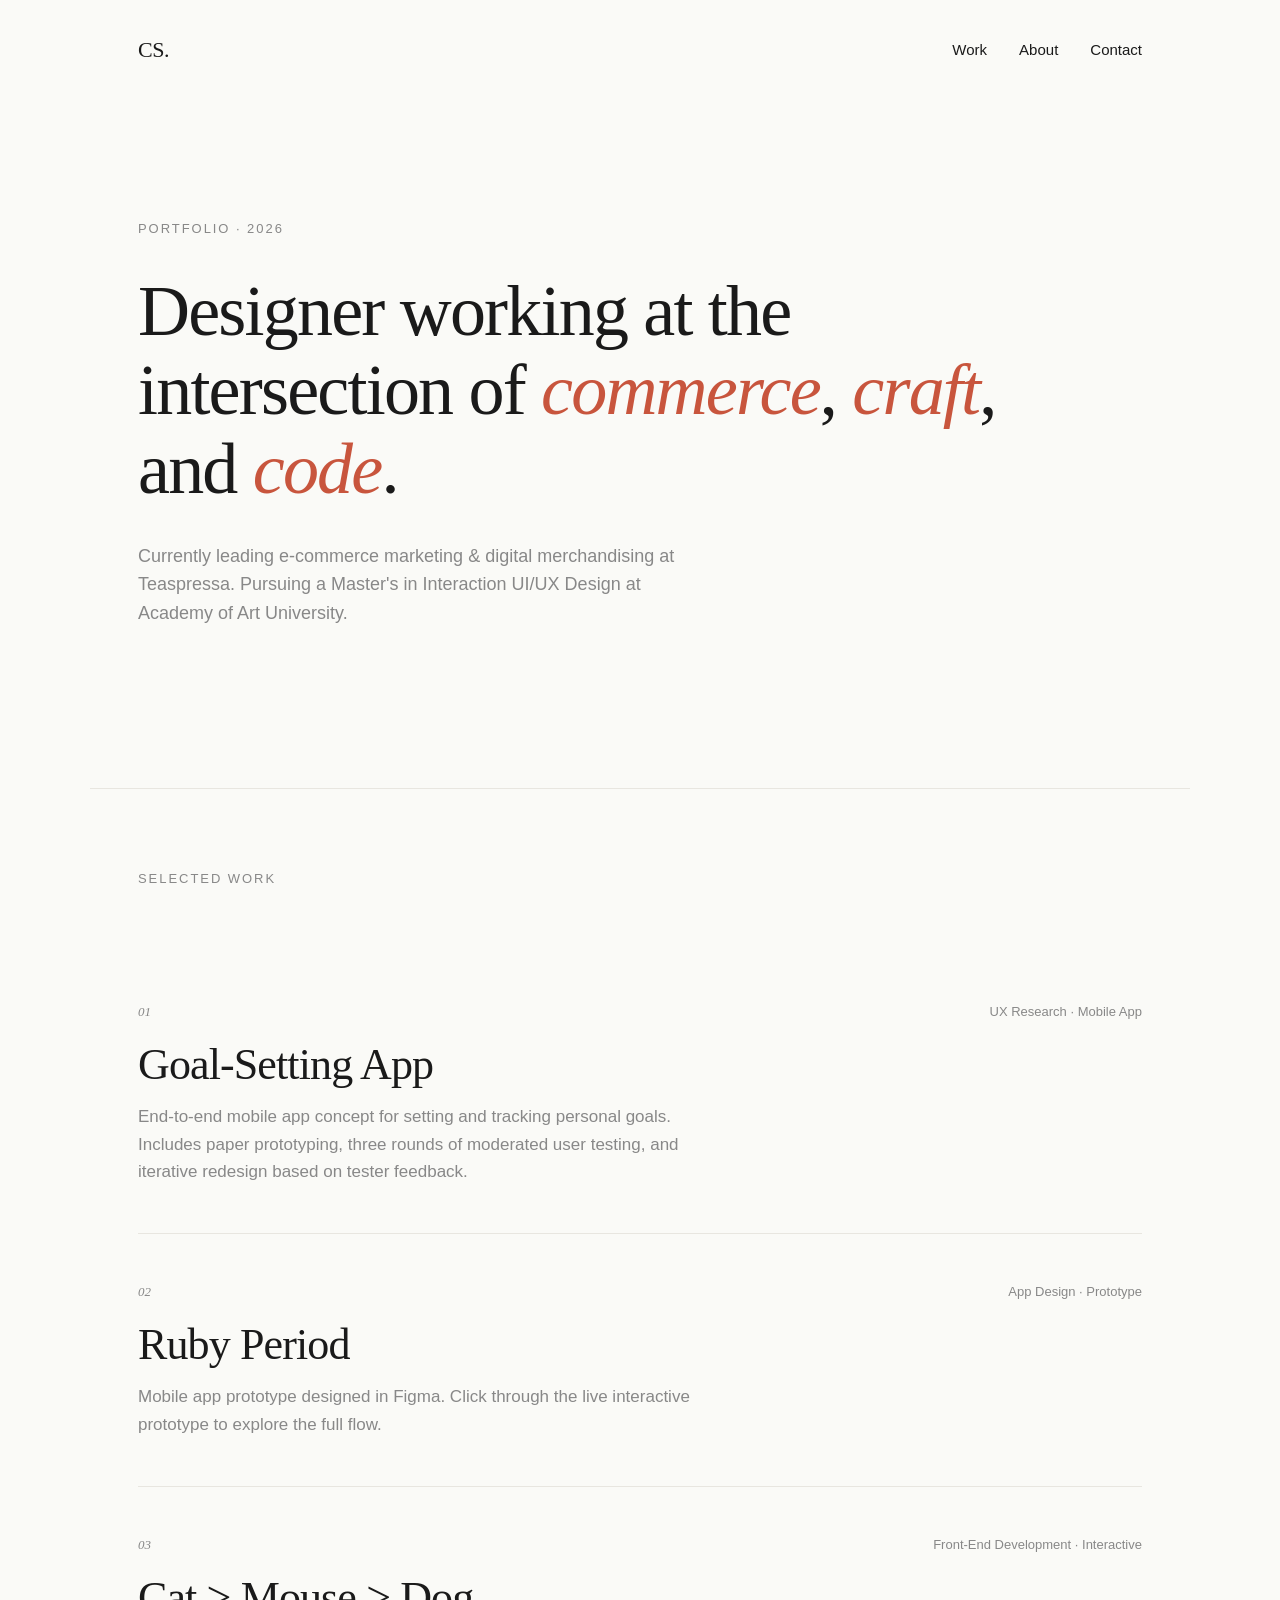
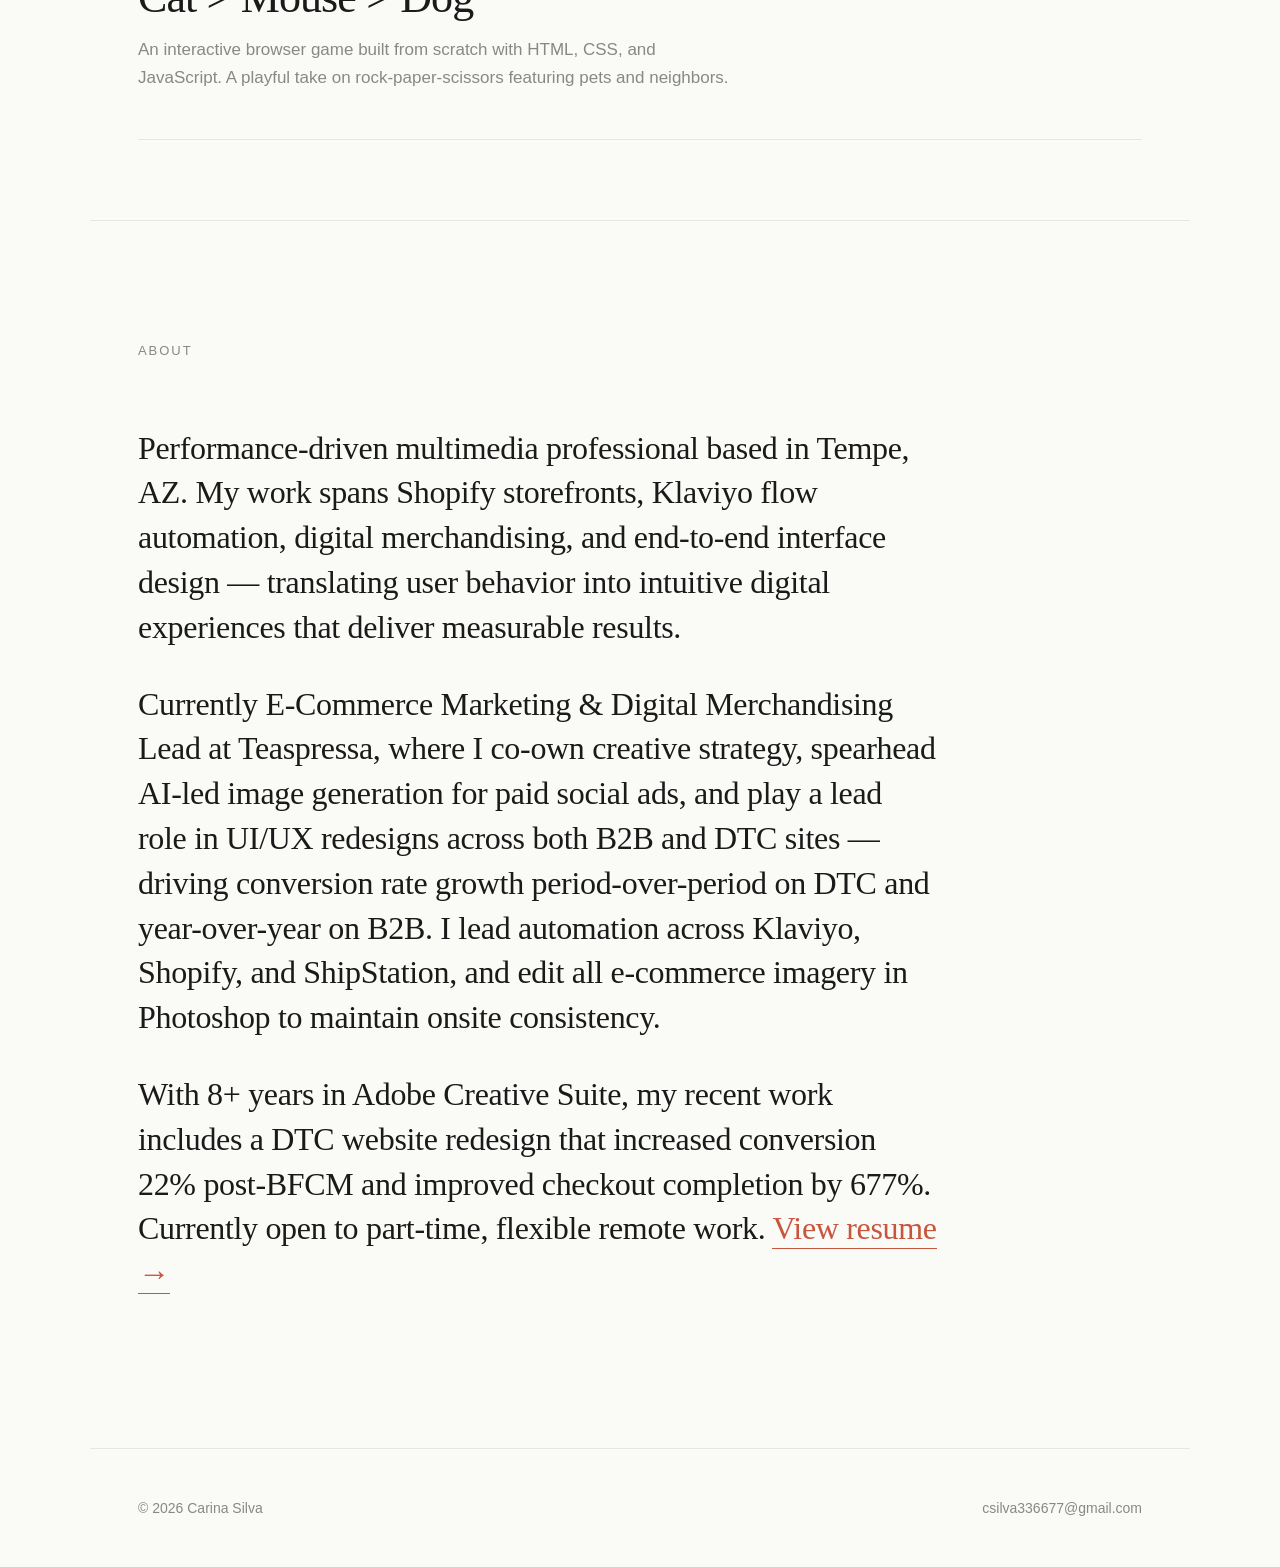
==== commit bed4d14c: "Update index.html Krub font update" ====
--- a/index.html
+++ b/index.html
@@ -4,9 +4,9 @@
   <meta charset="UTF-8">
   <meta name="viewport" content="width=device-width, initial-scale=1.0">
   <title>Carina Silva — Designer & Digital Merchandiser</title>
-  <link rel="preconnect" href="https://fonts.googleapis.com">
-  <link rel="preconnect" href="https://fonts.gstatic.com" crossorigin>
-  <link href="https://fonts.googleapis.com/css2?family=Fraunces:opsz,wght@9..144,300;9..144,400;9..144,500;9..144,600&family=DM+Sans:wght@400;500&display=swap" rel="stylesheet">
+<link rel="preconnect" href="https://fonts.googleapis.com">
+<link rel="preconnect" href="https://fonts.gstatic.com" crossorigin>
+<link href="https://fonts.googleapis.com/css2?family=Beiruti:wght@200..900&family=Krub:ital,wght@0,200;0,300;0,400;0,500;0,600;0,700;1,200;1,300;1,400;1,500;1,600;1,700&display=swap" rel="stylesheet">
   <link rel="stylesheet" href="style.css">
 </head>
 <body>
